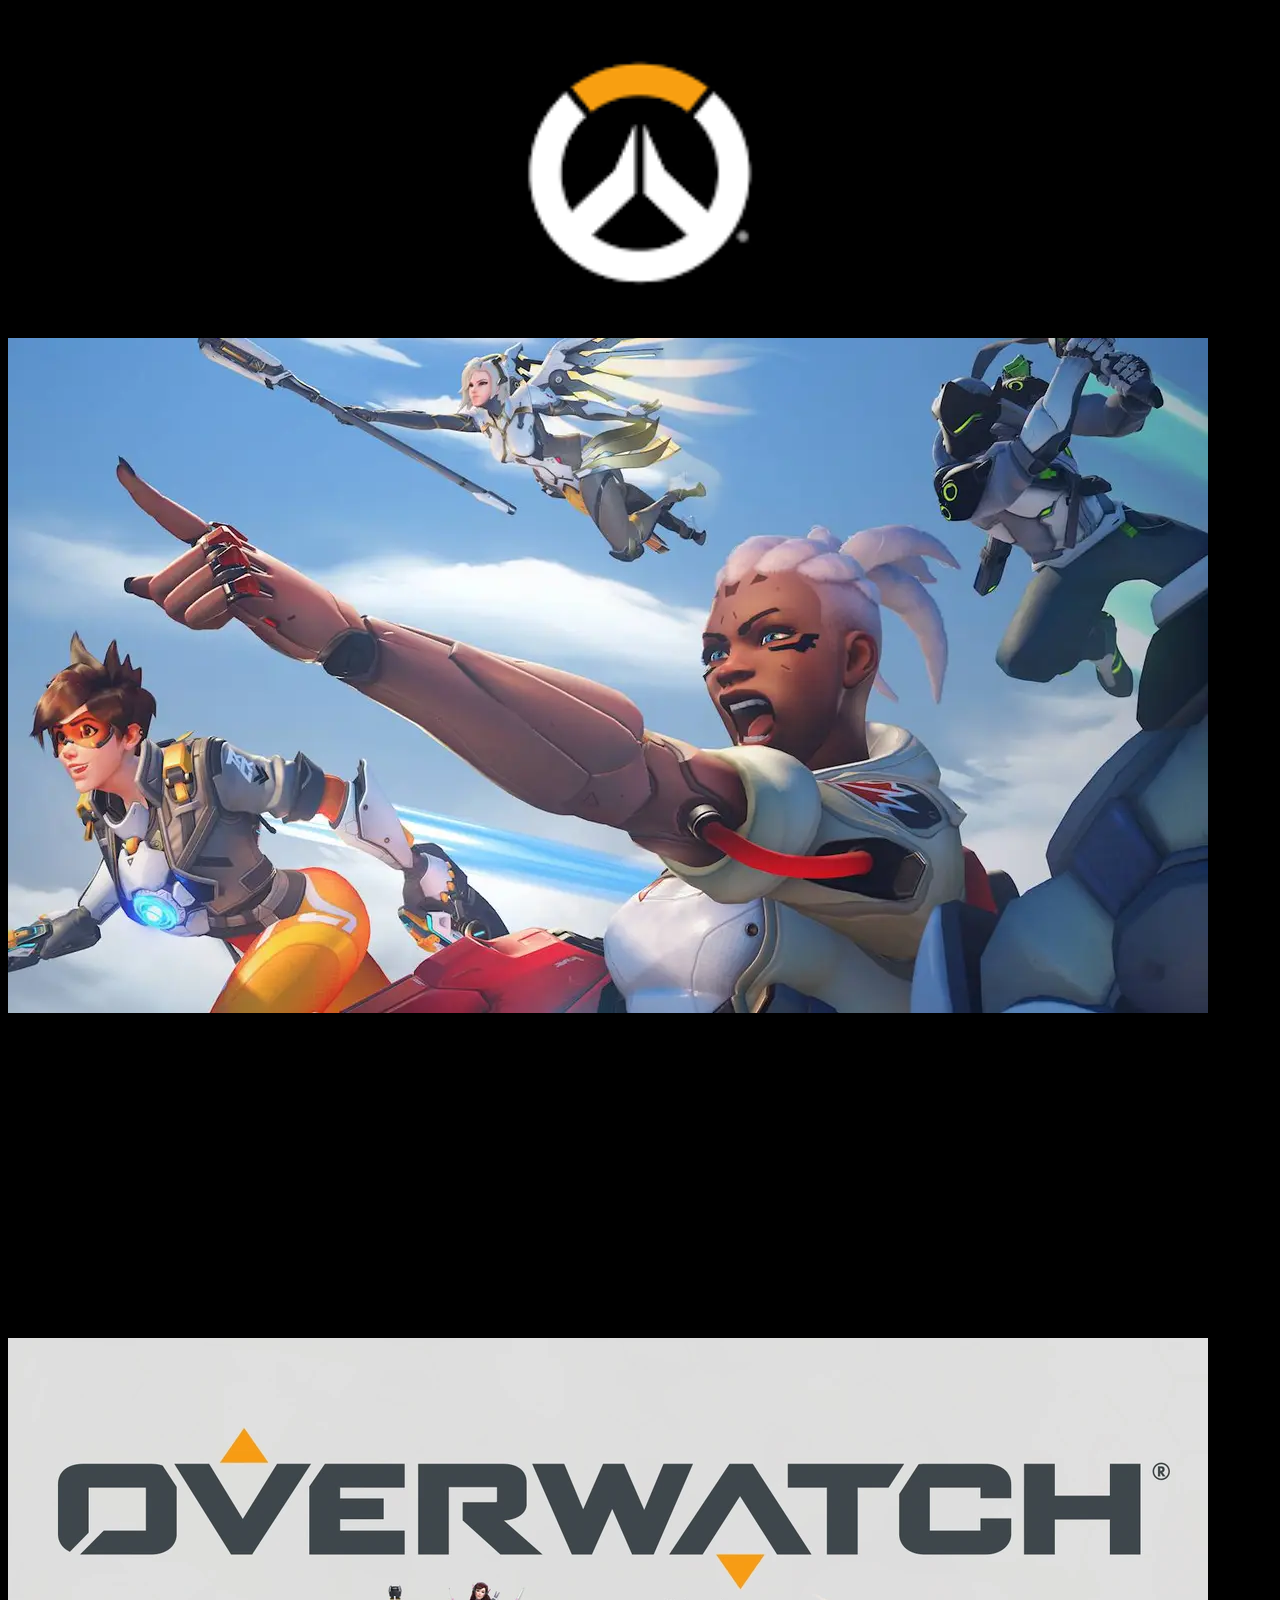
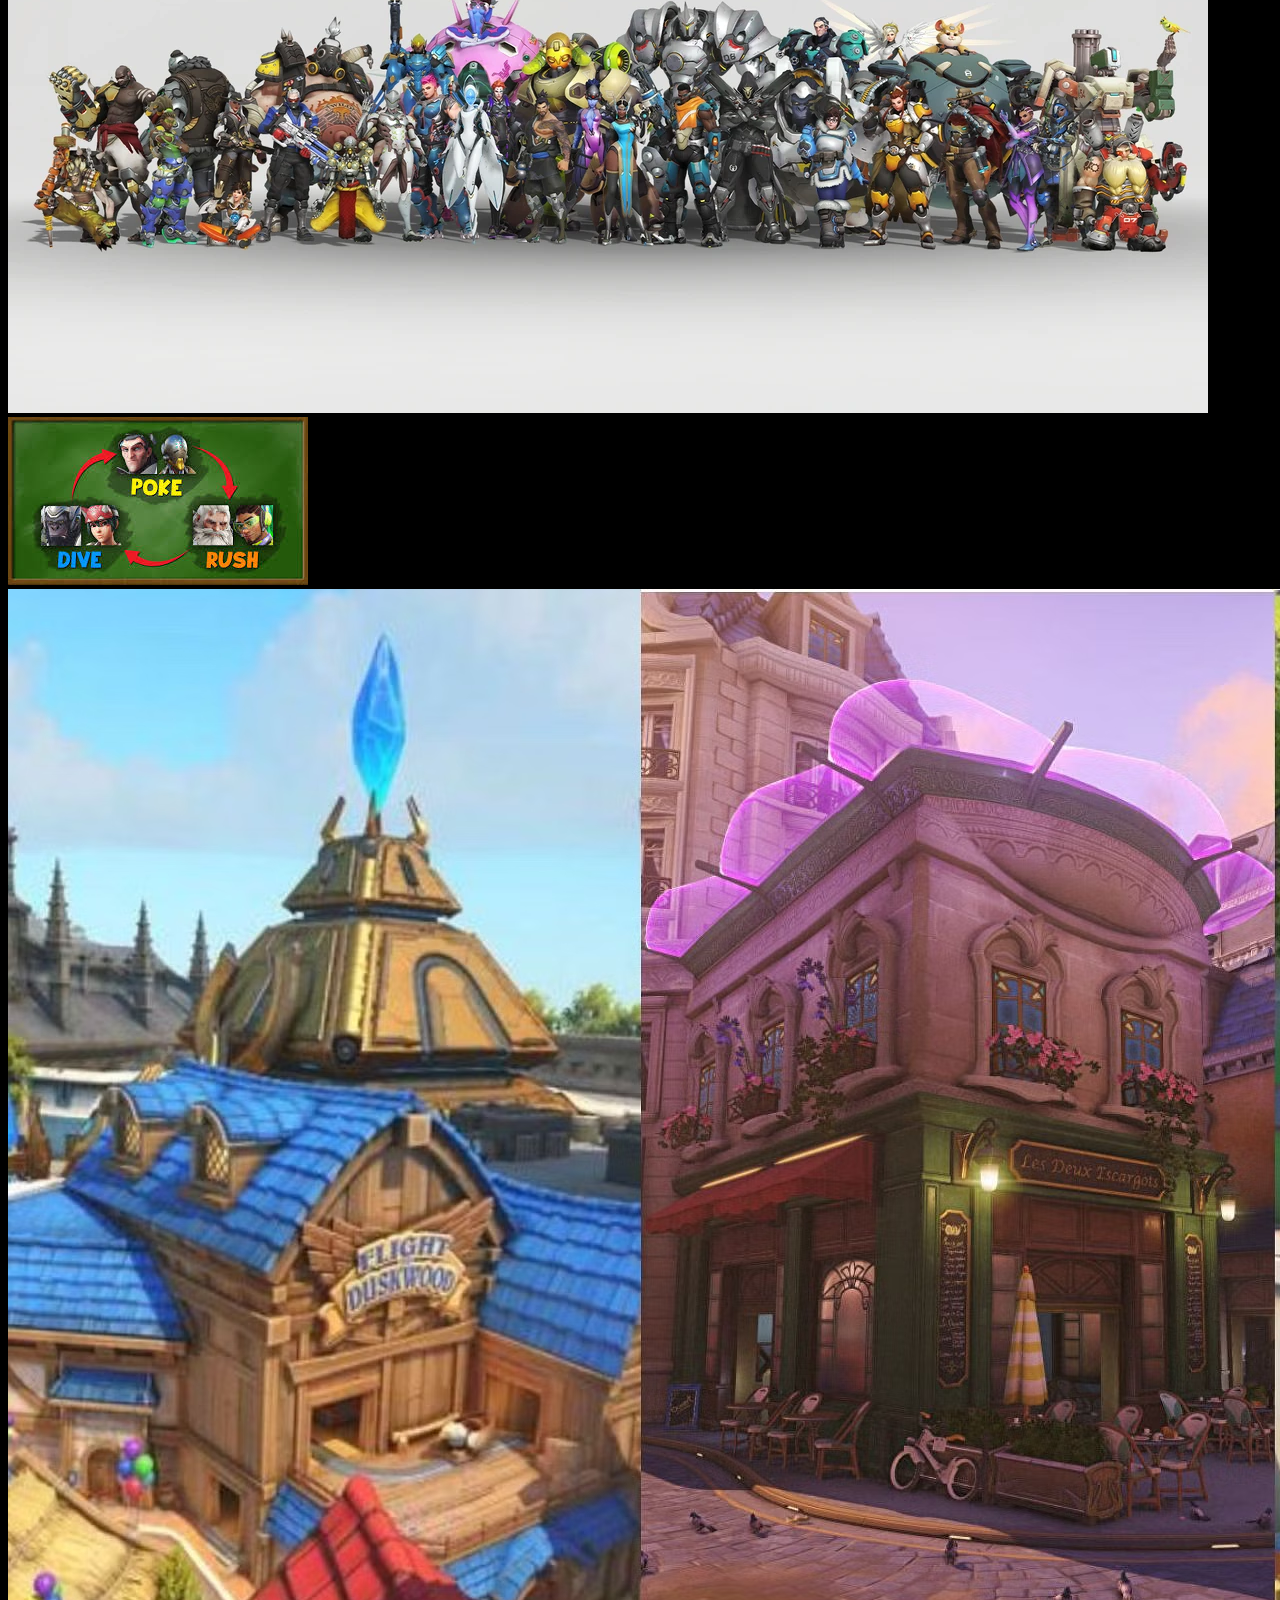
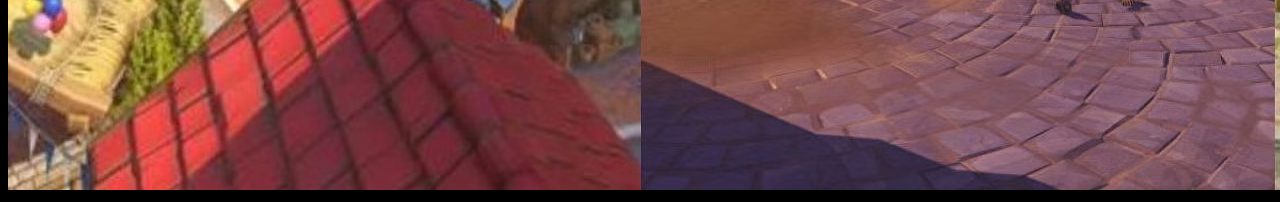
==== index.html @ 17db136f "adding bottom images/videos" ====
<!DOCTYPE html>
<html lang="en">
<head>
    <meta charset="UTF-8">
    <meta http-equiv="X-UA-Compatible" content="IE=edge">
    <meta name="viewport" content="width=device-width, initial-scale=1.0">
    <link rel="stylesheet" href="style/style.css">
    <title>Document</title>
</head>
<body>





<div class="hero-image">
</div>

<div class="container">
    <div class="main-image"></div>
    <div class="introduction">In this short website there will be fjoaiwhngowaihgoaiwgoaiwgawoighjaswogihawogiah</div>
</div>

<div class="container-2">
    <div class="character">
        <img src="images/OW_heroes.webp" alt="overwatch heroes"></div>
    <div class="team-comp">
        <img src="images/images.jpg" alt="overwatch team comps">
    </div>
    <div class="maps">
        <img src="images/d39ad-16654865952869-1920.avif" alt="overwatch maps">
    </div>



</body>
</html>
---- style/style.css ----
.hero-image{
    background-image: url("../images/download.png");
    background-position: center;
    background-repeat: no-repeat;
    background-size: cover;
    height: 330px;
    width: 100%;
}

.main-image{
    grid-area: auto;
    background-image: url("../images/Overwatch-2-review-header.webp");
    height: 1000px;
    width: 1332px;
    background-repeat: no-repeat;
}

body{
    background-color: black;

}

.container{
    display: grid;
    grid-template-columns: 2fr 1fr;
    color: white;
}

.introduction{
    
}
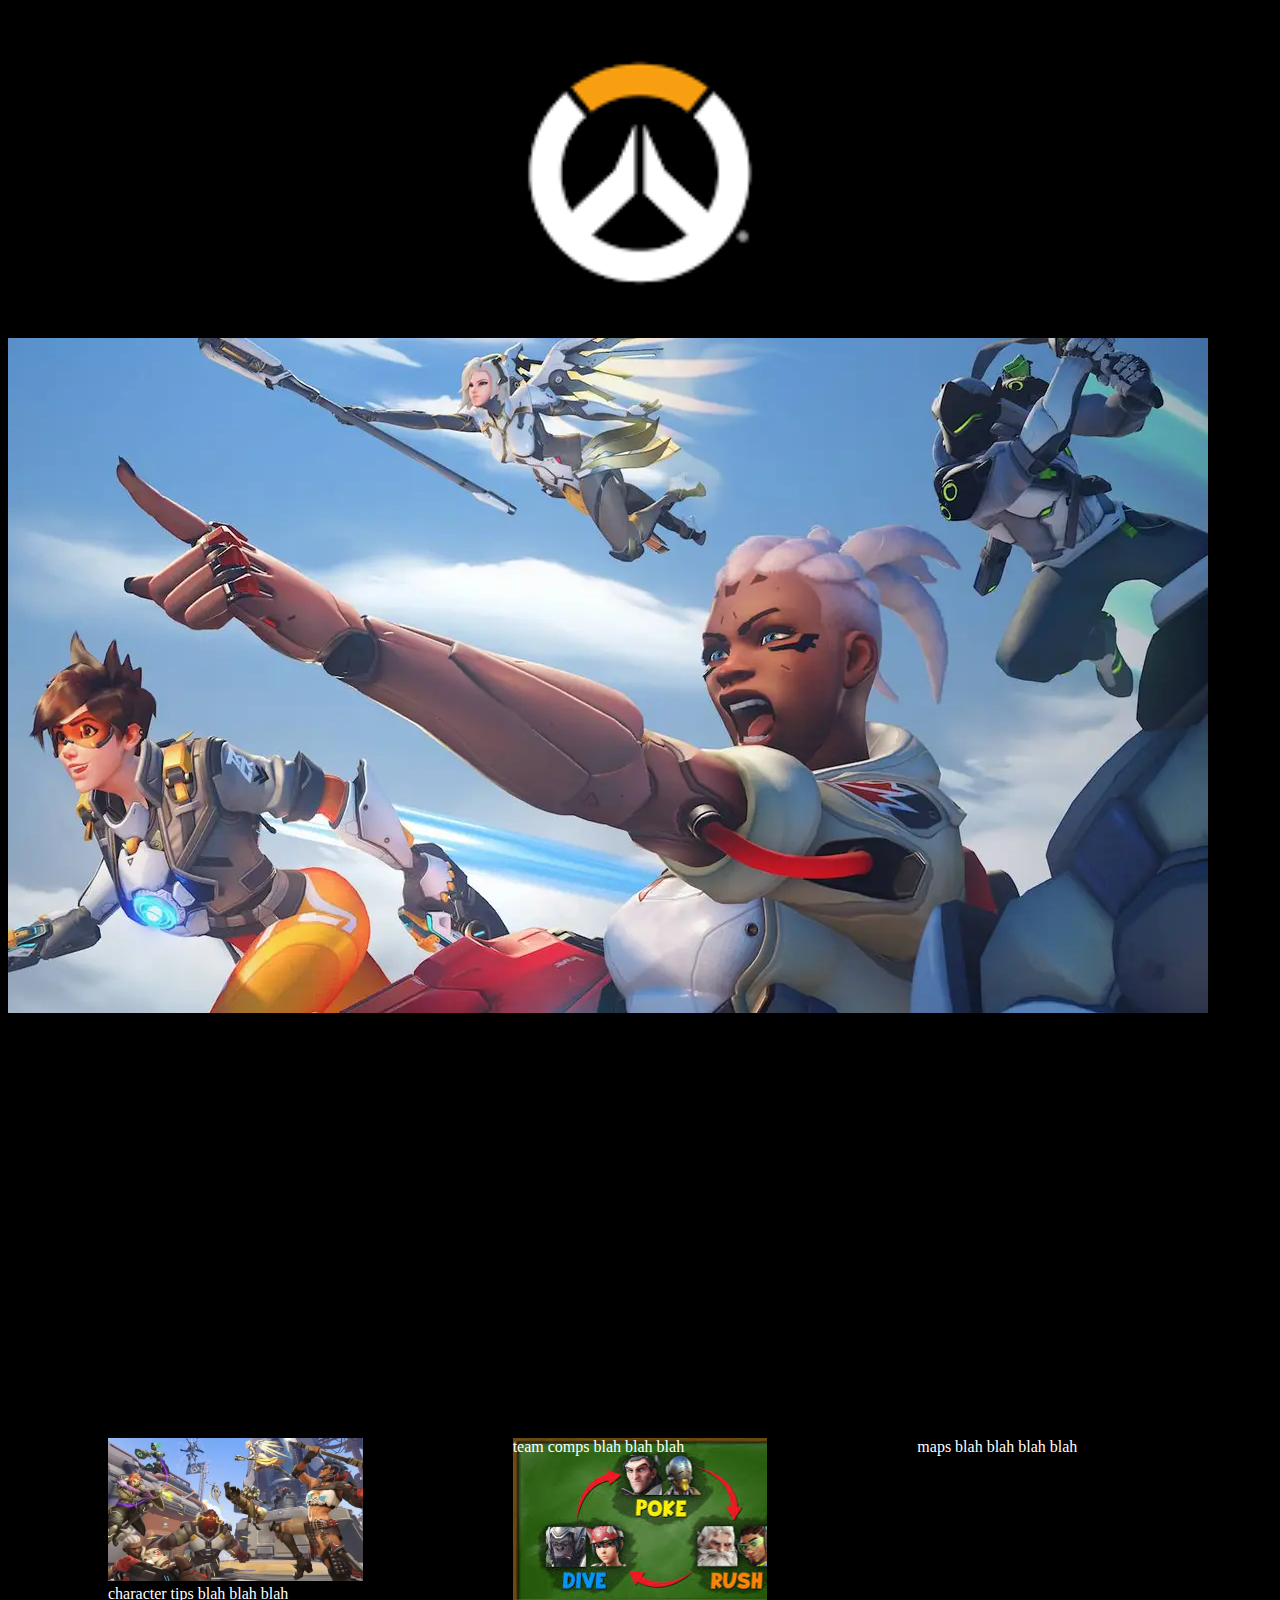
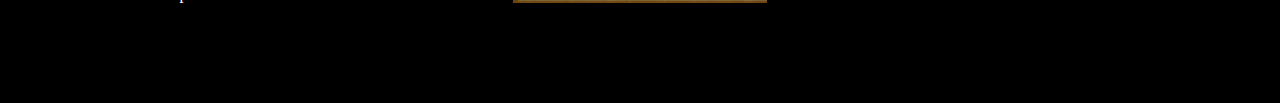
==== commit 7413ff1f: "changed images made 2nd grid" ====
--- a/index.html
+++ b/index.html
@@ -22,13 +22,10 @@
 </div>
 
 <div class="container-2">
-    <div class="character">
-        <img src="images/OW_heroes.webp" alt="overwatch heroes"></div>
-    <div class="team-comp">
-        <img src="images/images.jpg" alt="overwatch team comps">
-    </div>
-    <div class="maps">
-        <img src="images/d39ad-16654865952869-1920.avif" alt="overwatch maps">
+    <div class="character"><img src="images/OW-2.webp" alt="overwatch characters">
+        character tips blah blah blah</div>
+    <div class="team-comp">team comps blah blah blah</div>
+    <div class="maps">maps blah blah blah blah</div>
     </div>
 
 
--- a/style/style.css
+++ b/style/style.css
@@ -1,3 +1,9 @@
+img{
+    width: 100%;
+
+}
+
+
 .hero-image{
     background-image: url("../images/download.png");
     background-position: center;
@@ -26,6 +32,34 @@
     color: white;
 }
 
-.introduction{
-    
-}+
+
+.character{
+    grid-area: 1;
+    width: 100%;
+    background-repeat: no-repeat;
+}
+
+.team-comp{
+    background-image: url("../images/images.jpg");
+    grid-area: 1;
+
+    width: 100%;
+    background-repeat: no-repeat;
+}
+
+.map{
+    grid-area: 1;
+    width: 100%;
+    background-image: url("../images/download.jpg");
+    background-repeat: no-repeat;
+}
+
+
+.container-2{
+    margin: 100px;
+    gap: 150px;
+    display: grid;
+    grid-template-columns:1fr 1fr 1fr;
+    color: white;
+}
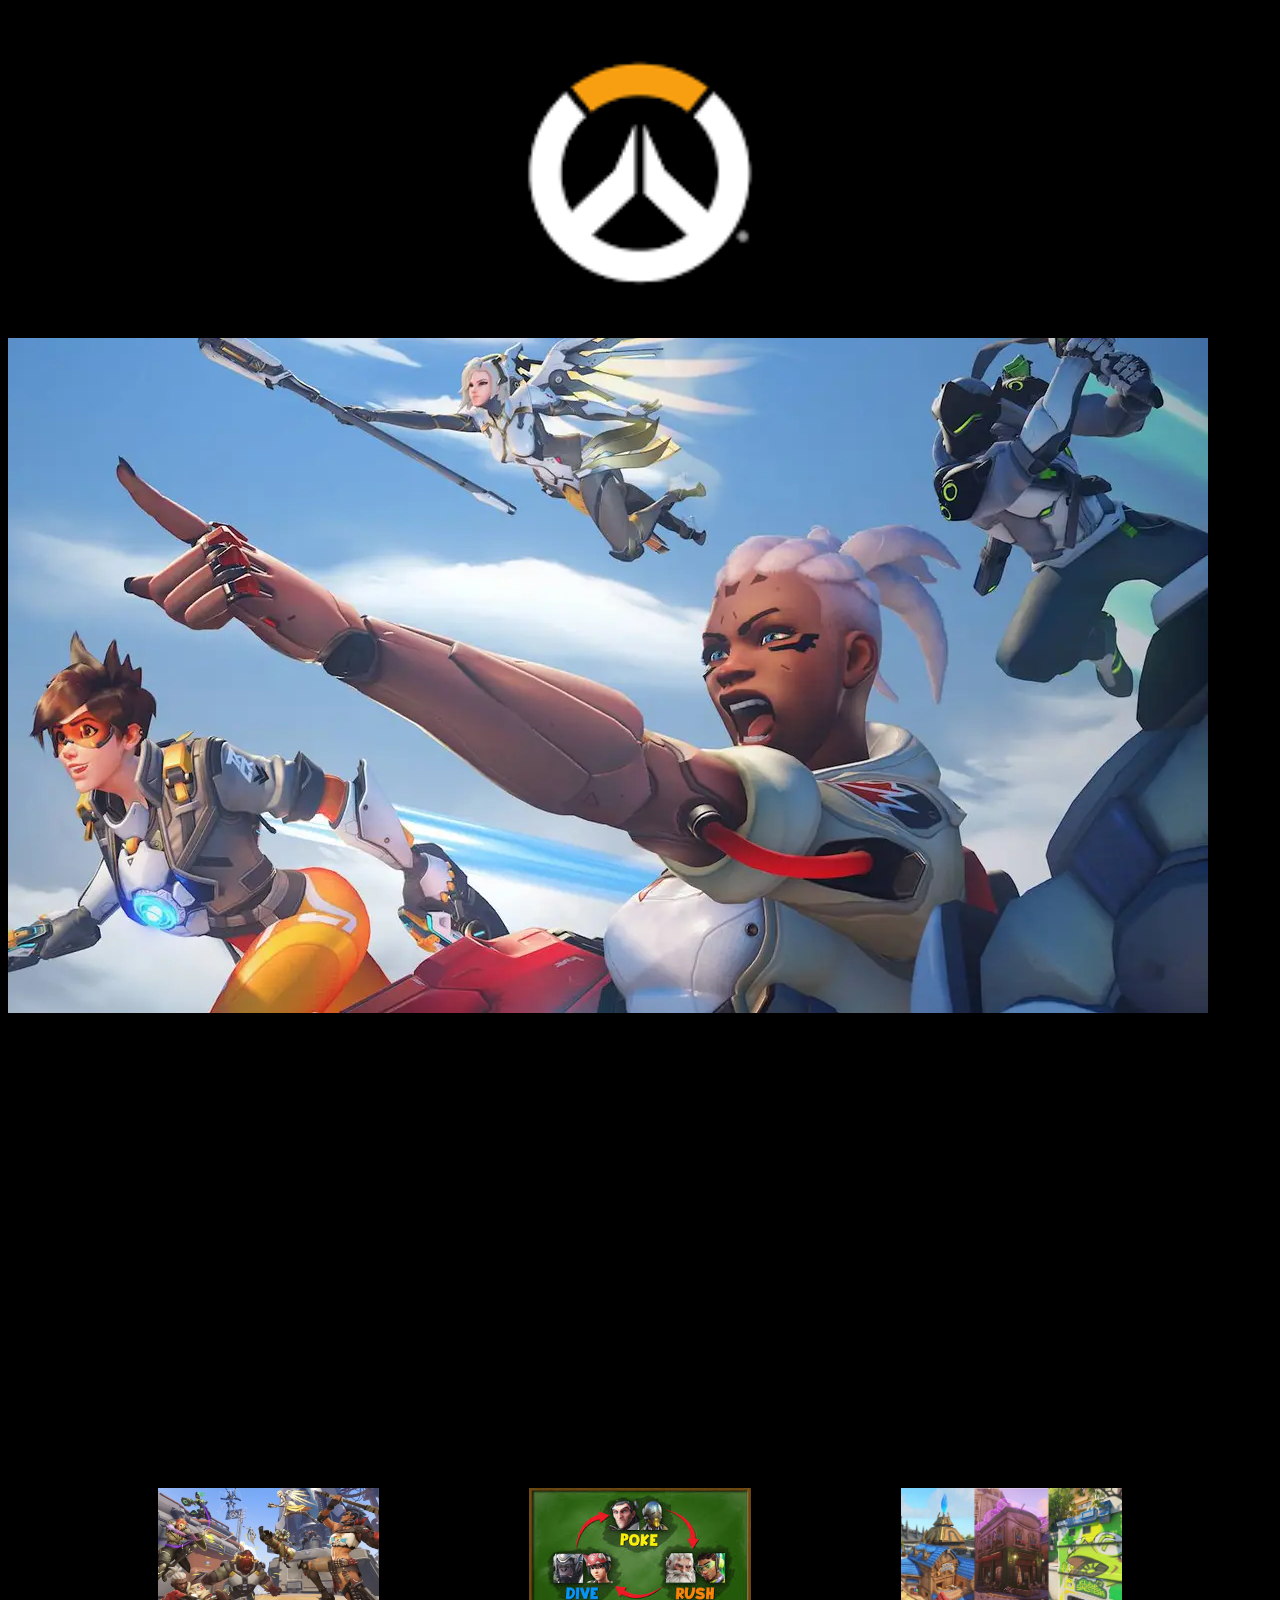
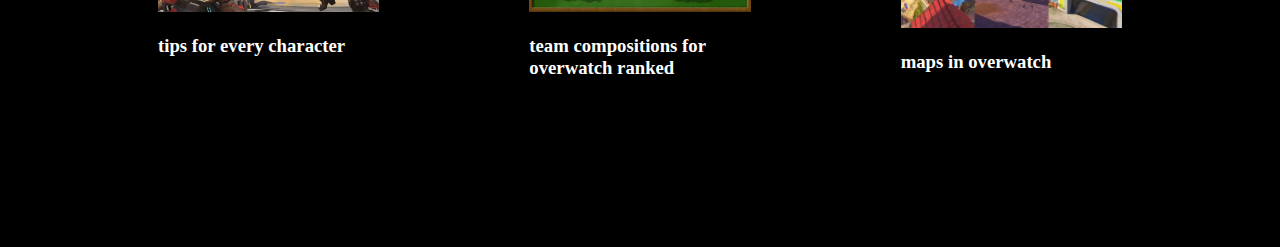
==== commit e2c7c5f8: "fixed images" ====
--- a/index.html
+++ b/index.html
@@ -1,5 +1,6 @@
 <!DOCTYPE html>
 <html lang="en">
+
 <head>
     <meta charset="UTF-8">
     <meta http-equiv="X-UA-Compatible" content="IE=edge">
@@ -7,28 +8,39 @@
     <link rel="stylesheet" href="style/style.css">
     <title>Document</title>
 </head>
+
 <body>
 
 
 
 
 
-<div class="hero-image">
-</div>
+    <div class="hero-image">
+    </div>
 
-<div class="container">
-    <div class="main-image"></div>
-    <div class="introduction">In this short website there will be fjoaiwhngowaihgoaiwgoaiwgawoighjaswogihawogiah</div>
-</div>
+    <div class="container">
+        <div class="main-image"></div>
+        <div class="introduction"> <h1>Overwatch Guide</h1>  <h3> In this website there will be some guides that will try to help you improve as a player although if you follow the the tips to become a better player thats all up to you</h3> 
+        </div>
+    </div>
 
-<div class="container-2">
-    <div class="character"><img src="images/OW-2.webp" alt="overwatch characters">
-        character tips blah blah blah</div>
-    <div class="team-comp">team comps blah blah blah</div>
-    <div class="maps">maps blah blah blah blah</div>
+    <div class="container-2">
+        <div class="character">
+            <img src="images/OW-2.webp" alt="overwatch characters">
+            <h3>tips for every character</h3>
+        </div>
+        <div class="character">
+            <img src="images/images.jpg" alt="overwatch team comps">
+            <h3>team compositions for overwatch ranked</h3>
+        </div> 
+        <div class="character">
+            <img src="images/d39ad-16654865952869-1920.avif" alt="overwatch map hanamura">
+            <h3>maps in overwatch</h3>
+        </div>
     </div>
 
 
 
 </body>
+
 </html>--- a/style/style.css
+++ b/style/style.css
@@ -40,24 +40,10 @@
     background-repeat: no-repeat;
 }
 
-.team-comp{
-    background-image: url("../images/images.jpg");
-    grid-area: 1;
-
-    width: 100%;
-    background-repeat: no-repeat;
-}
-
-.map{
-    grid-area: 1;
-    width: 100%;
-    background-image: url("../images/download.jpg");
-    background-repeat: no-repeat;
-}
 
 
 .container-2{
-    margin: 100px;
+    margin: 150px;
     gap: 150px;
     display: grid;
     grid-template-columns:1fr 1fr 1fr;
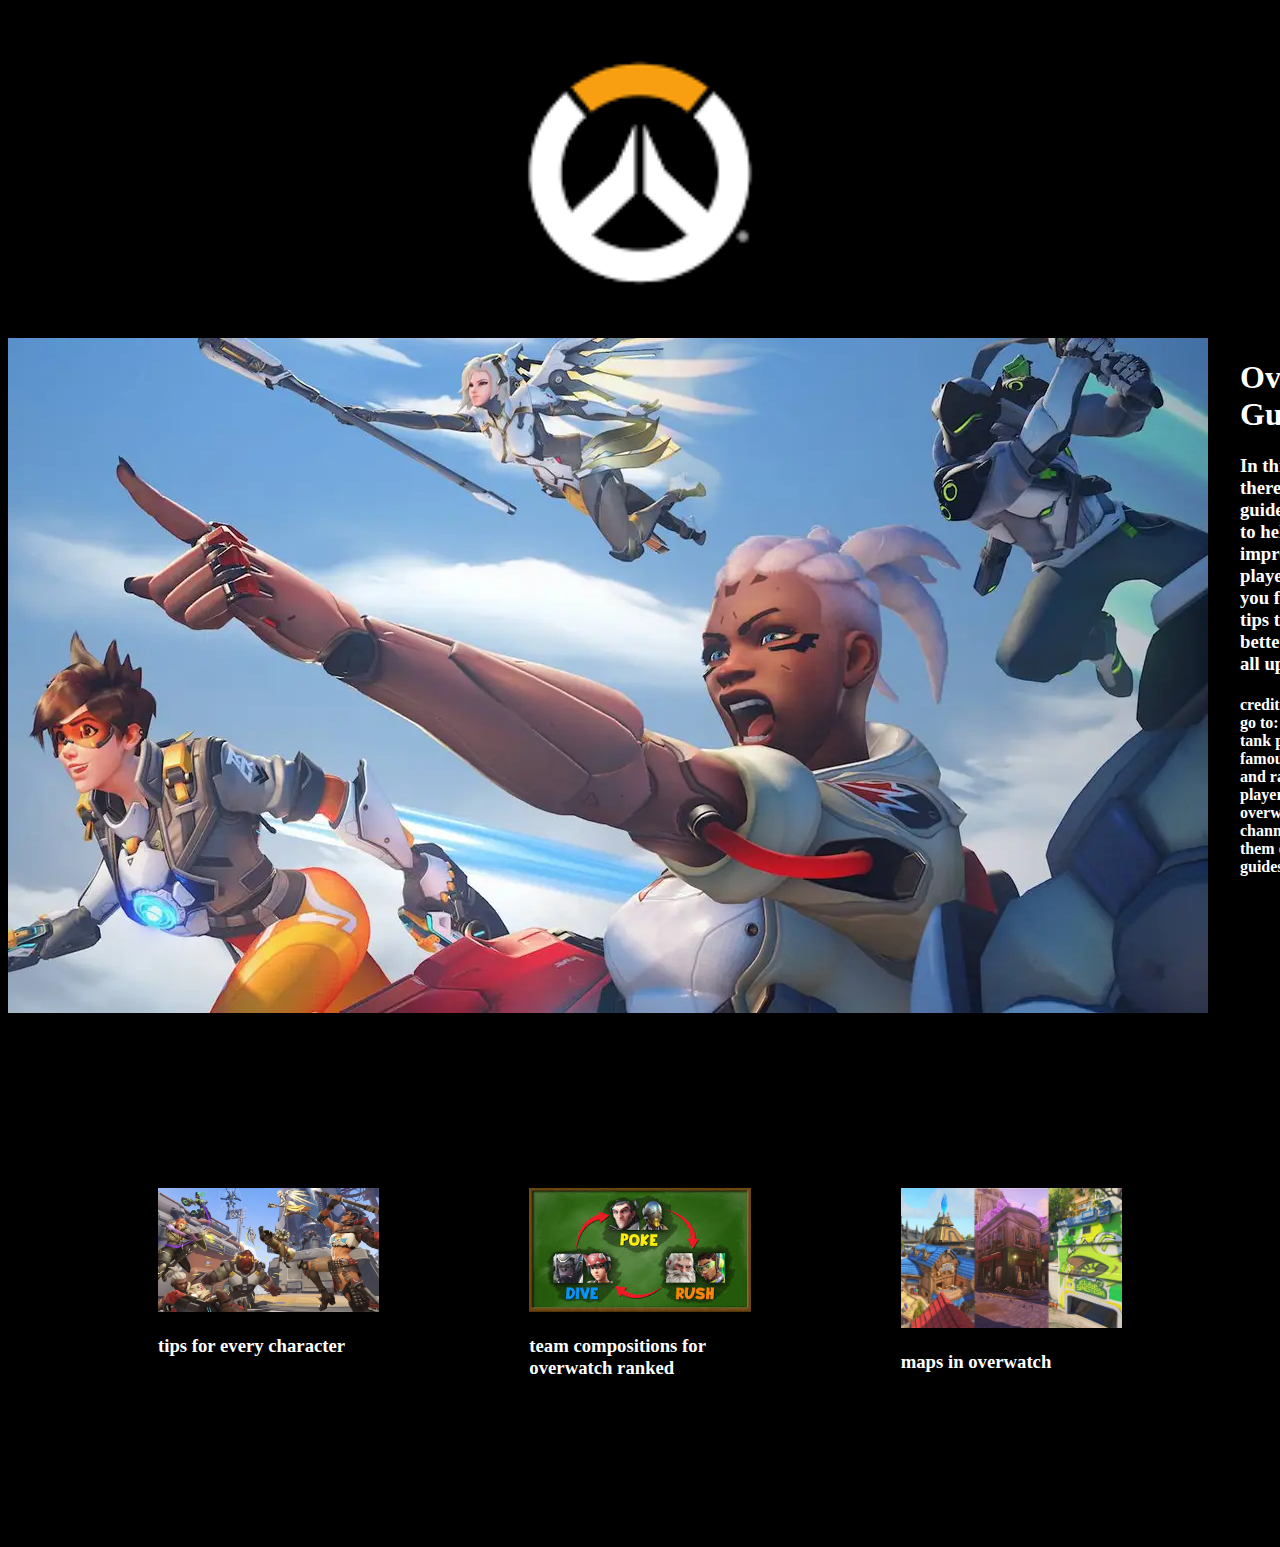
==== commit fd2cf13f: "added links to images" ====
--- a/index.html
+++ b/index.html
@@ -21,21 +21,29 @@
     <div class="container">
         <div class="main-image"></div>
         <div class="introduction"> <h1>Overwatch Guide</h1>  <h3> In this website there will be some guides that will try to help you improve as a player although if you follow the the tips to become a better player thats all up to you</h3> 
+            <h4>credits for the videos go to: yeatle top 500 tank player, gregor famous overwatch and rainbow 6 siege player, gameleap an overwatch guide channel would check them out for more guides</h4>
         </div>
     </div>
 
     <div class="container-2">
         <div class="character">
+            <a href="https://www.youtube.com/watch?v=NL9XHMghlRU">
             <img src="images/OW-2.webp" alt="overwatch characters">
+            </a>
             <h3>tips for every character</h3>
         </div>
         <div class="character">
-            <img src="images/images.jpg" alt="overwatch team comps">
+            <a href="https://www.youtube.com/watch?v=93nrrdo-w0M">
+            <img src="images/images.jpg" alt="overwatch team comps"></img>
+        </a>
             <h3>team compositions for overwatch ranked</h3>
         </div> 
         <div class="character">
+            <a href="https://www.youtube.com/watch?v=JhMXiriesJY">
             <img src="images/d39ad-16654865952869-1920.avif" alt="overwatch map hanamura">
+            </a>
             <h3>maps in overwatch</h3>
+            
         </div>
     </div>
 
--- a/style/style.css
+++ b/style/style.css
@@ -3,6 +3,10 @@
 
 }
 
+.introduction{
+    position: relative;
+    right: 100px;
+}
 
 .hero-image{
     background-image: url("../images/download.png");
@@ -16,7 +20,7 @@
 .main-image{
     grid-area: auto;
     background-image: url("../images/Overwatch-2-review-header.webp");
-    height: 1000px;
+    height: 700px;
     width: 1332px;
     background-repeat: no-repeat;
 }
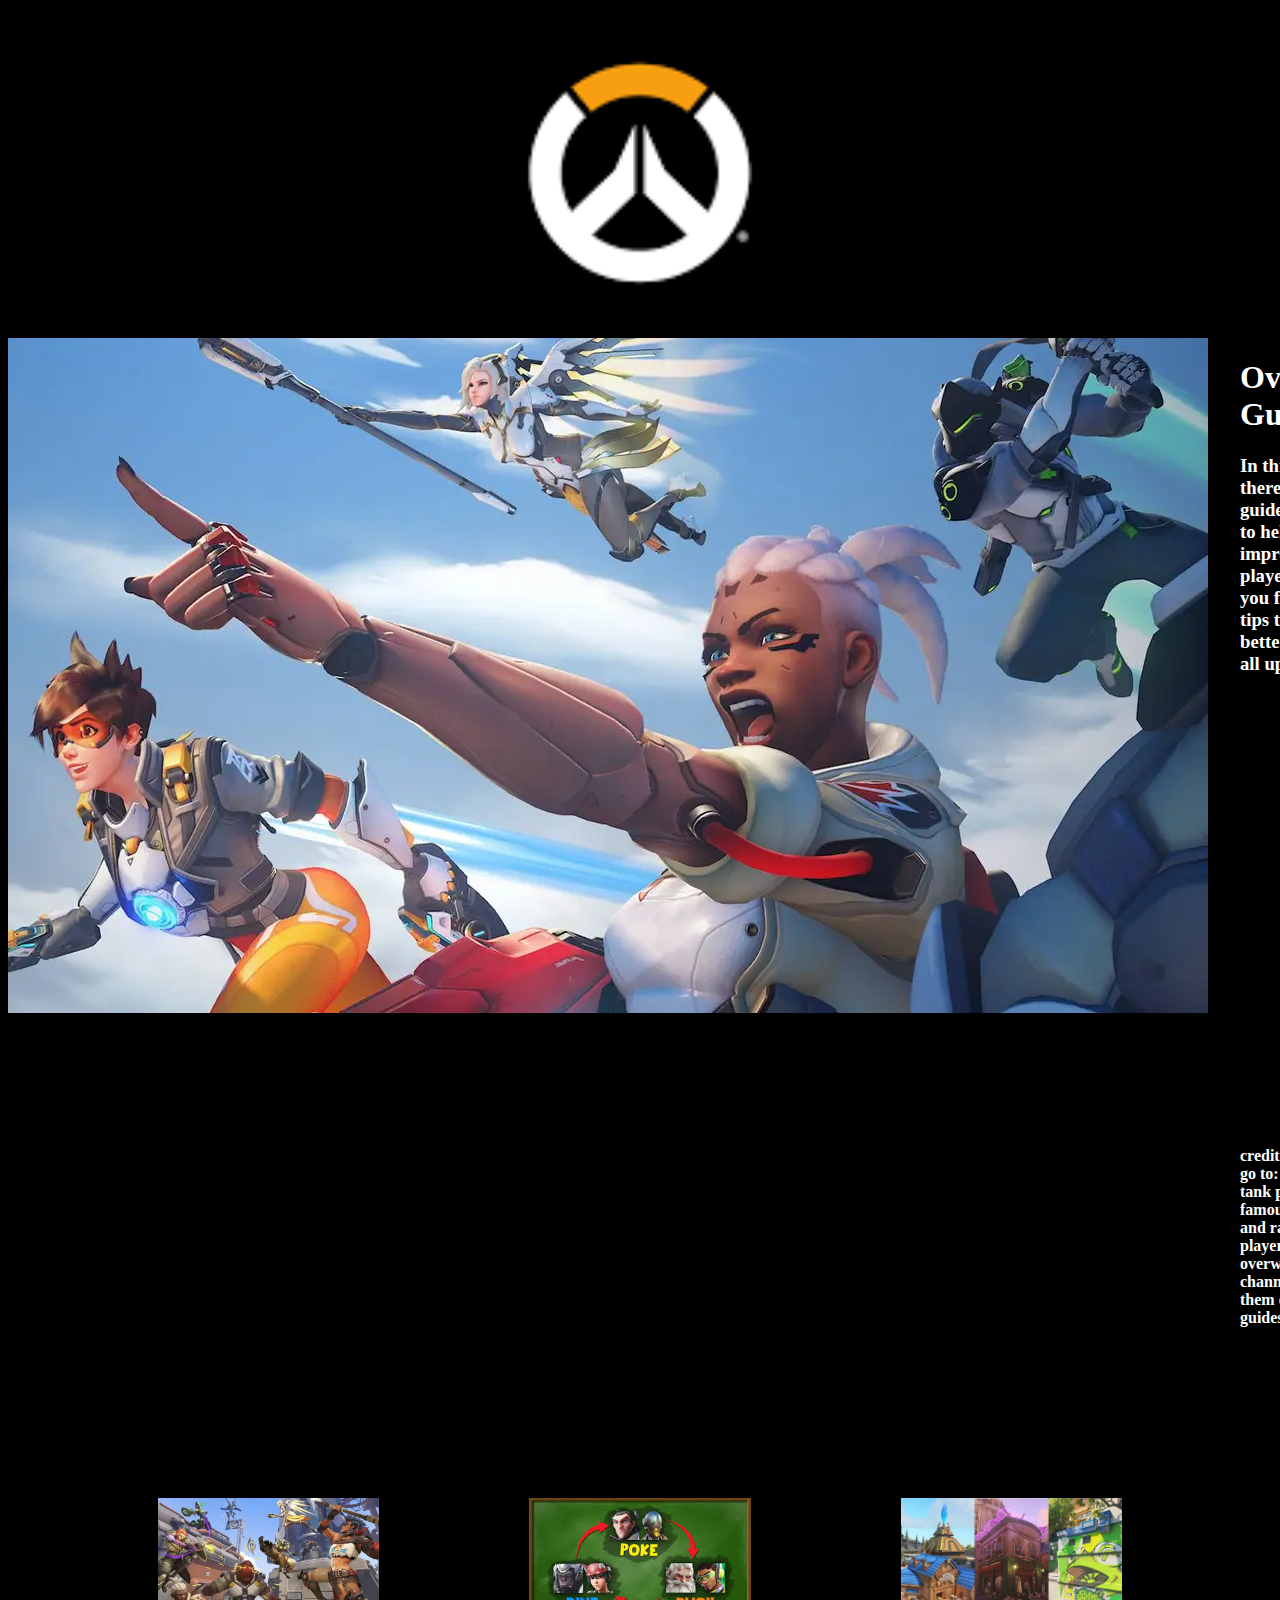
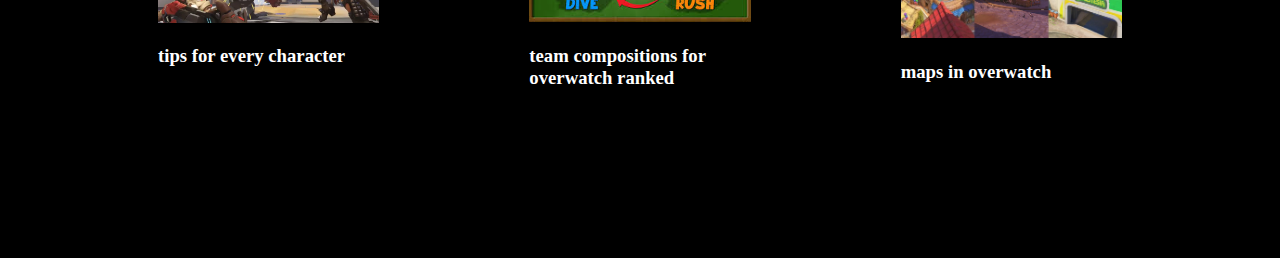
==== commit c8a12fa6: "added gap in text" ====
--- a/index.html
+++ b/index.html
@@ -21,6 +21,31 @@
     <div class="container">
         <div class="main-image"></div>
         <div class="introduction"> <h1>Overwatch Guide</h1>  <h3> In this website there will be some guides that will try to help you improve as a player although if you follow the the tips to become a better player thats all up to you</h3> 
+            <br>
+            <br>
+            <br>  
+            <br>
+            <br>
+            <br>   
+            <br>
+            <br> 
+            <br>
+            <br>
+            <br>  
+            <br>
+            <br>
+            <br>   
+            <br>
+            <br> 
+            <br>
+            <br>
+            <br>  
+            <br>
+            <br>
+            <br>   
+            <br>
+            <br> 
+
             <h4>credits for the videos go to: yeatle top 500 tank player, gregor famous overwatch and rainbow 6 siege player, gameleap an overwatch guide channel would check them out for more guides</h4>
         </div>
     </div>
--- a/style/style.css
+++ b/style/style.css
@@ -2,6 +2,8 @@
     width: 100%;
 
 }
+
+
 
 .introduction{
     position: relative;
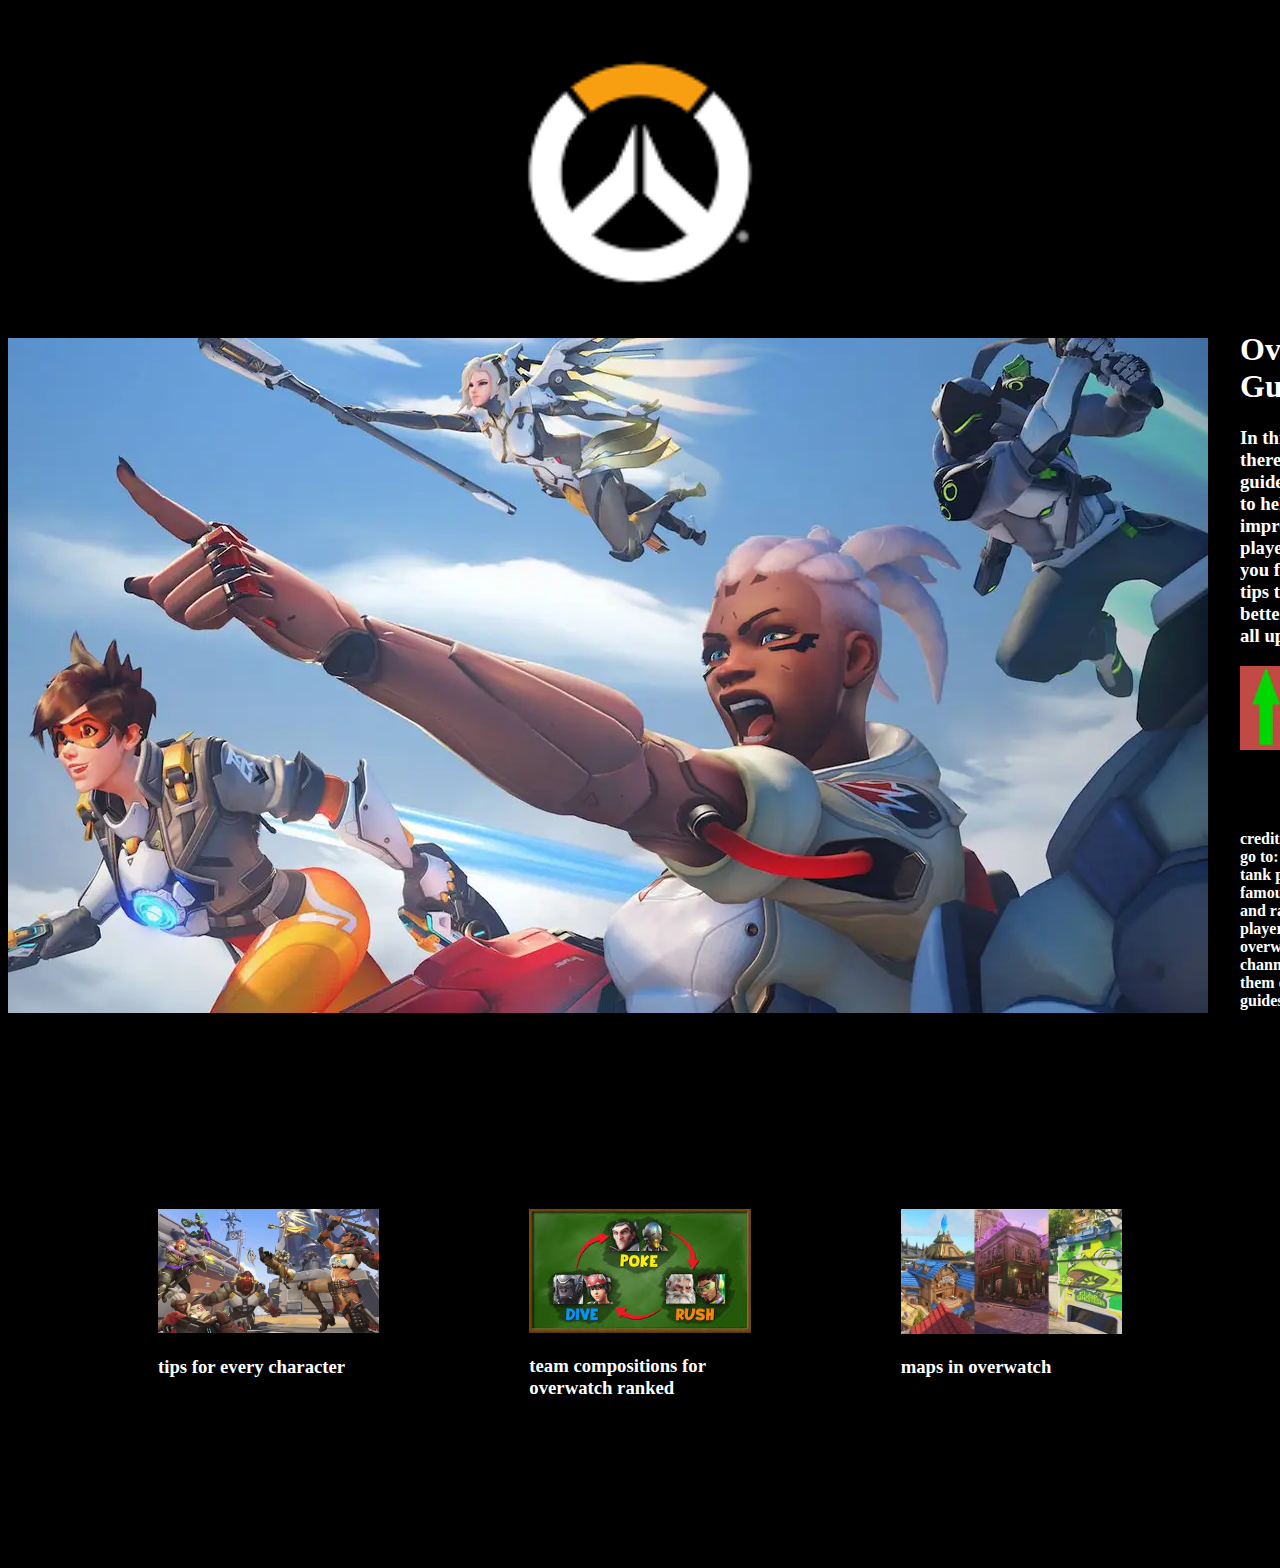
==== commit 3dab66b0: "made image same size made correct positioning" ====
--- a/index.html
+++ b/index.html
@@ -21,30 +21,13 @@
     <div class="container">
         <div class="main-image"></div>
         <div class="introduction"> <h1>Overwatch Guide</h1>  <h3> In this website there will be some guides that will try to help you improve as a player although if you follow the the tips to become a better player thats all up to you</h3> 
+            <img src="images/social.jpg" alt="nice looking man">
             <br>
             <br>
             <br>  
             <br>
-            <br>
-            <br>   
-            <br>
-            <br> 
-            <br>
-            <br>
-            <br>  
-            <br>
-            <br>
-            <br>   
-            <br>
-            <br> 
-            <br>
-            <br>
-            <br>  
-            <br>
-            <br>
-            <br>   
-            <br>
-            <br> 
+ 
+
 
             <h4>credits for the videos go to: yeatle top 500 tank player, gregor famous overwatch and rainbow 6 siege player, gameleap an overwatch guide channel would check them out for more guides</h4>
         </div>
@@ -65,7 +48,7 @@
         </div> 
         <div class="character">
             <a href="https://www.youtube.com/watch?v=JhMXiriesJY">
-            <img src="images/d39ad-16654865952869-1920.avif" alt="overwatch map hanamura">
+            <img src="images/d39ad-16654865952869-1920.jpg" alt="overwatch map hanamura">
             </a>
             <h3>maps in overwatch</h3>
             
--- a/style/style.css
+++ b/style/style.css
@@ -8,6 +8,7 @@
 .introduction{
     position: relative;
     right: 100px;
+    bottom: 28px;
 }
 
 .hero-image{
